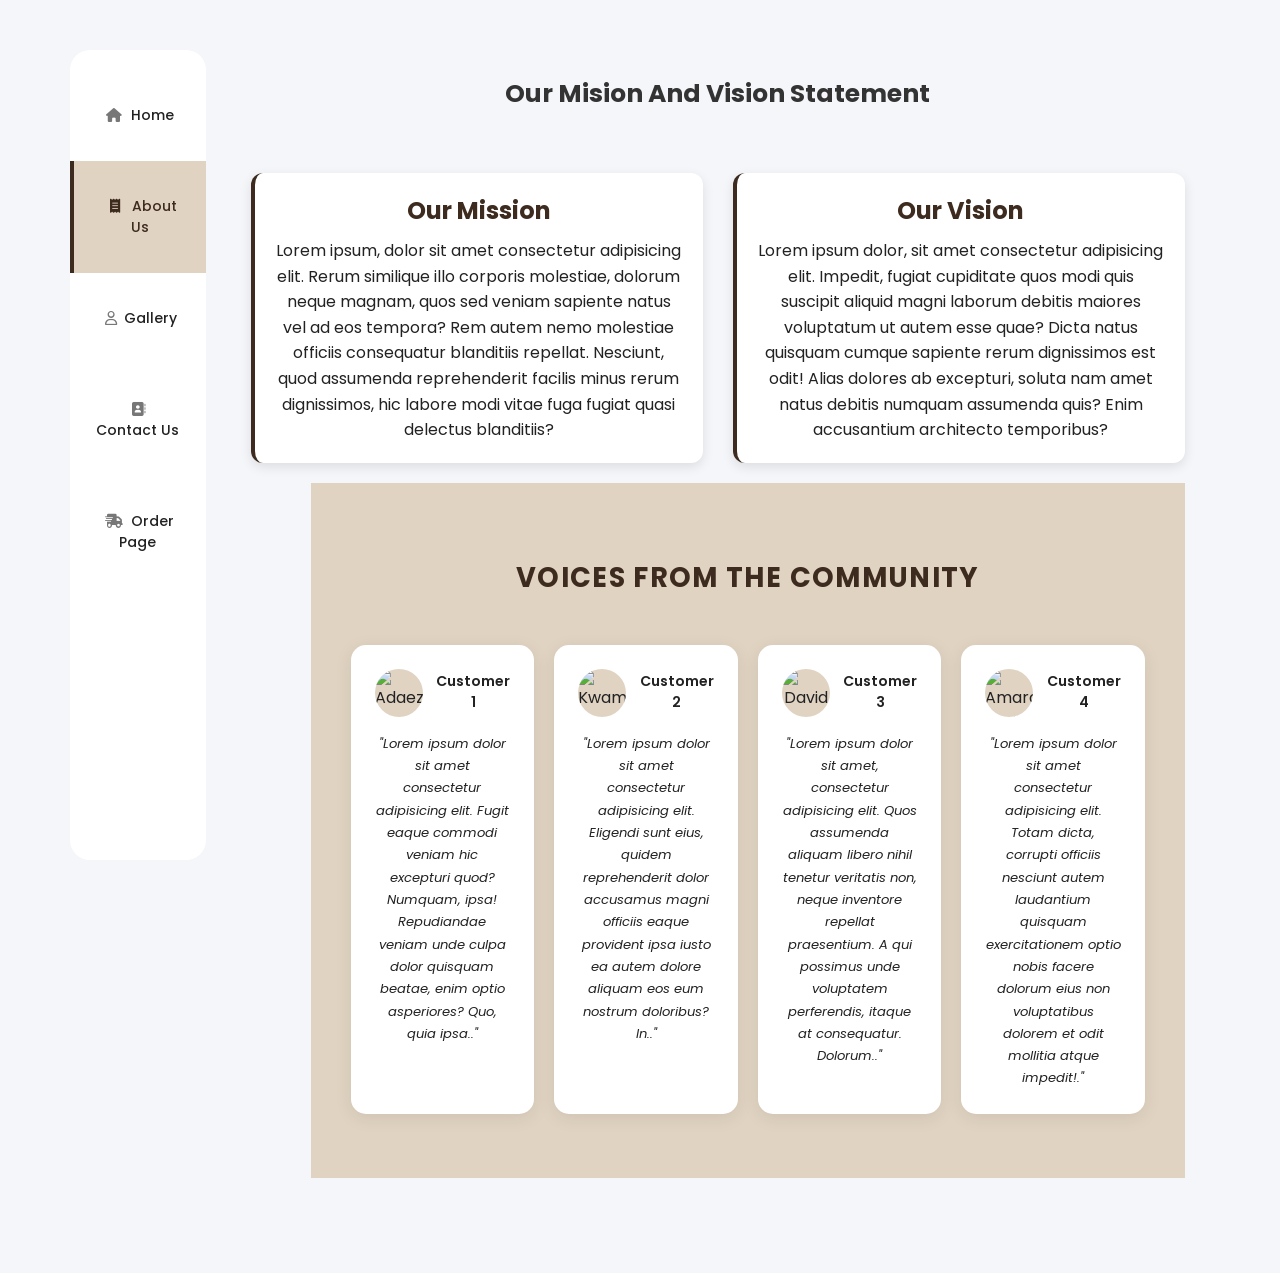
==== about.html @ d4637ca0 "Initial commit" ====
<!DOCTYPE html>
<html lang="en">
<head>
    <meta charset="UTF-8">
    <meta name="viewport" content="width=device-width, initial-scale=1.0">
    <title>About Us</title>
    <link rel="stylesheet" href="styles.css">
    <link href="https://fonts.googleapis.com/css2?family=Poppins:wght@300;400;500;600&display=swap" rel="stylesheet">
    <link rel="stylesheet" href="https://cdnjs.cloudflare.com/ajax/libs/font-awesome/6.4.0/css/all.min.css">
</head>
<body>
    <button class="sidebar-toggle" id="sidebarToggle">
        <i class="fas fa-bars"></i>
    </button>
    <div class="page-container">
        <div id="sidebarOverlay" class="sidebar-overlay"></div>
        <aside class="sidebar">
            <nav>
                <a href="index.html"><i class="fa-solid fa-house"></i> Home</a>
                <a href="#" class="active"><i class="fa-solid fa-receipt"></i> About Us</a>
                <a href="profile.html"><i class="fa-regular fa-user"></i>Gallery</a>
                <a href="contact.html"><i class="fa-solid fa-address-book"></i> Contact Us</a>
                <a href="order.html"><i class="fa-solid fa-truck-fast"></i> Order Page</a>
            </nav>
        </aside>

        <main class="content">
            <h2>Our Mision And Vision Statement</h2>
            <div class="mission">
                <div class="mission-card">
                    <h3>Our Mission</h3>
                    <p>Lorem ipsum, dolor sit amet consectetur adipisicing elit. Rerum similique illo corporis molestiae, dolorum neque magnam, quos sed veniam sapiente natus vel ad eos tempora? Rem autem nemo molestiae officiis consequatur blanditiis repellat. Nesciunt, quod assumenda reprehenderit facilis minus rerum dignissimos, hic labore modi vitae fuga fugiat quasi delectus blanditiis?
                    </p>
                </div>

                <div class="mission-card">
                    <h3>Our Vision</h3>
                    <p>Lorem ipsum dolor, sit amet consectetur adipisicing elit. Impedit, fugiat cupiditate quos modi quis suscipit aliquid magni laborum debitis maiores voluptatum ut autem esse quae? Dicta natus quisquam cumque sapiente rerum dignissimos est odit! Alias dolores ab excepturi, soluta nam amet natus debitis numquam assumenda quis? Enim accusantium architecto temporibus?
                    </p>
                </div>
            </div>
           
                  <!-- ═══════════════════════════════════════
       COMMUNITY TESTIMONIALS
  ═══════════════════════════════════════ -->
  <section class="community-section" id="community">
    <div class="community-inner">
      <h2 class="community-title">VOICES FROM THE COMMUNITY</h2>

      <div class="testimonials-grid">

        <div class="testimonial-card">
          <div class="testimonial-header">
            <div class="testimonial-avatar">
              <img src="images/Adaeze Okafor Image.png" alt="Adaeze Okafor"/>
            </div>
              <div class="testimonial-name">Customer 1</div>
          </div>
          <p class="testimonial-text">"Lorem ipsum dolor sit amet consectetur adipisicing elit. Fugit eaque commodi veniam hic excepturi quod? Numquam, ipsa! Repudiandae veniam unde culpa dolor quisquam beatae, enim optio asperiores? Quo, quia ipsa.."</p>
        </div>

        <div class="testimonial-card">
          <div class="testimonial-header">
            <div class="testimonial-avatar">
              <img src="images/Amina Threads Image.png" alt="Kwame Mensah"/>
            </div>
              <div class="testimonial-name">Customer 2</div>
          </div>
          <p class="testimonial-text">"Lorem ipsum dolor sit amet consectetur adipisicing elit. Eligendi sunt eius, quidem reprehenderit dolor accusamus magni officiis eaque provident ipsa iusto ea autem dolore aliquam eos eum nostrum doloribus? In.."</p>
        </div>

        <div class="testimonial-card">
          <div class="testimonial-header">
            <div class="testimonial-avatar">
              <img src="images/david Njo Image.png" alt="David Kipnge"/>
            </div>
              <div class="testimonial-name">Customer 3</div>
          </div>
          <p class="testimonial-text">"Lorem ipsum dolor sit amet, consectetur adipisicing elit. Quos assumenda aliquam libero nihil tenetur veritatis non, neque inventore repellat praesentium. A qui possimus unde voluptatem perferendis, itaque at consequatur. Dolorum.."</p>
        </div>

        <div class="testimonial-card">
          <div class="testimonial-header">
            <div class="testimonial-avatar">
              <img src="images/Amino Diallo.png" alt="Amara Diallo"/>
            </div>
              <div class="testimonial-name">Customer 4</div>
          </div>
          <p class="testimonial-text">"Lorem ipsum dolor sit amet consectetur adipisicing elit. Totam dicta, corrupti officiis nesciunt autem laudantium quisquam exercitationem optio nobis facere dolorum eius non voluptatibus dolorem et odit mollitia atque impedit!."</p>
        </div>

      </div>
    </div>
  </section>
             
        </main>



        </div>

    <script>
        // Mobile menu toggle functionality
        const sidebarToggle = document.getElementById('sidebarToggle');
        const pageContainer = document.querySelector('.page-container');
        const sidebarOverlay = document.getElementById('sidebarOverlay');

        sidebarToggle.addEventListener('click', () => {
            pageContainer.classList.toggle('sidebar-open');
        });

        sidebarOverlay.addEventListener('click', () => {
            pageContainer.classList.remove('sidebar-open');
        });
    </script>
</body>
</html>
---- styles.css ----
:root {
    --primary: #3D2B1F;
    --primary-light: #E0D3C2;
    --bg-color: #F4F6F9;
    --text-dark: #222;
    --text-light: #777;
    --white: #FFFFFF;
}

* { box-sizing: border-box; margin: 0; padding: 0; font-family: 'Poppins', sans-serif; }

body { background-color: var(--bg-color); color: var(--text-dark); }

.sidebar-toggle {
    display: none;
    background: none;
    border: none;
    color: var(--white);
    font-size: 20px;
    cursor: pointer;
    position: fixed;
    top: 20px;
    left: 20px;
    z-index: 1000;
    background: var(--primary);
    padding: 10px;
    border-radius: 8px;
    box-shadow: 0 2px 8px rgba(0,0,0,0.2);
}

.sidebar-toggle i {
    color: var(--bg-color);
}

.sidebar-overlay {
    position: fixed;
    inset: 0;
    background: rgba(0,0,0,0.55);
    opacity: 0;
    visibility: hidden;
    transition: opacity 180ms ease-in-out;
    z-index: 900;
}

.page-container.sidebar-open .sidebar-overlay {
    opacity: 1;
    visibility: visible;
}

.page-container { display: flex; gap: 20px; padding: 0 20px; }

.sidebar {
    background: var(--white); width: 220px; border-radius: 20px; padding: 20px 0;
    display: flex; flex-direction: column; justify-content: space-between;
    height: 90vh; position: sticky; top: 20px; margin-top: 10px;
}
.sidebar nav a {
    display: block; padding: 35px 25px; color: var(--text-dark); text-decoration: none; font-size: 14px; font-weight: 500; transition: 0.3s;
}

.sidebar nav a i { width: 25px; color: var(--text-light); }

.sidebar nav a.active { background: var(--primary-light); color: var(--primary); border-left: 4px solid var(--primary); }

.sidebar nav a.active i { color: var(--primary); }
.sidebar-bottom a.active { background: var(--primary-light); color: var(--primary); border-left: 4px solid var(--primary); }

.content { flex: 1; display: flex; flex-direction: column; gap: 20px; margin-bottom: 30px; }
h2 { font-size: 25px; text-align: center; padding: 10px; color: var(--primary); }

/* Cards Container */
.cards-container {
    display: flex;
    flex-wrap: wrap;
    gap: 20px;
    justify-content: flex-start;
}

/* Student Profile Section */
.profile-card {
    background: var(--white); 
    border-radius: 20px; 
    padding: 10px;
    padding-bottom: 20px;
    display: flex; 
    flex-direction: column;
    align-items: center;
    gap: 15px;
    width: calc(33.333% - 14px);
    box-shadow: 0 2px 8px rgba(0,0,0,0.1);
    transition: transform 0.3s ease;
}

.profile-card:hover {
    transform: translateY(-5px);
}

.profile-card img {
    width: 250px; 
    height: 250px; 
    border-radius: 10px; 
    object-fit: cover; 
    background: var(--primary-light);
}

.card-info {
    display: flex;
    flex-direction: column;
    align-items: center;
    gap: 8px;
    text-align: center;
}

.card-info h3 {
    font-size: 16px;
    font-weight: 600;
    margin: 0;
}

.card-info p {
    font-size: 14px;
    color: var(--text-light);
    margin: 0;
}

@media (max-width: 900px) {
    .profile-card { width: calc(50% - 10px); }
}

h2 {
    color: #333;
    text-align: center;
}

form.contact-form {
    background: #fff;
    padding: 28px;
    border-radius: 12px;
    max-width: 620px;
    width: min(100%, 620px);
    margin: 0 auto 30px;
    box-shadow: 0 6px 16px rgba(0,0,0,0.12);
    display: grid;
    gap: 18px;
}

.form-group {
    display: flex;
    flex-direction: column;
    gap: 8px;
}

.form-group label,
form.contact-form legend {
    color: #444;
    font-weight: 600;
    font-size: 0.95rem;
}

label {
    display: flex;
    align-items: center;
    gap: 6px;
}

form.contact-form fieldset {
    border: 1px solid #ddd;
    border-radius: 8px;
    padding: 12px 14px;
    display: grid;
    gap: 8px;
}

form.contact-form fieldset legend {
    padding: 0 5px;
}

form.contact-form input[type="text"],
form.contact-form input[type="email"],
form.contact-form textarea {
    width: 100%;
    padding: 10px 12px;
    border: 1px solid #ccc;
    border-radius: 8px;
    font-size: 0.95rem;
    transition: border-color 0.2s ease, box-shadow 0.2s ease;
}

form.contact-form input[type="text"]:focus,
form.contact-form input[type="email"]:focus,
form.contact-form textarea:focus {
    outline: none;
    border-color: var(--primary);
    box-shadow: 0 0 0 3px rgba(220, 164, 54, 0.2);
}

form.contact-form textarea {
    min-height: 110px;
    resize: vertical;
}

form.contact-form button {
    width: max-content;
    margin: 0 auto;
    padding: 10px 22px;
    border-radius: 8px;
    font-weight: 700;
}

input[type="radio"], input[type="checkbox"] {
    margin-right: 8px;
    accent-color: var(--primary);
}

/* reset old broken body override from later section */
body {
    margin: 0;
    font-family: 'Poppins', sans-serif;
    background-color: var(--bg-color);
    color: var(--text-dark);
}

input[type="radio"], input[type="checkbox"] {
    margin-right: 8px;
}

#textarea {
    width: 95%;
    height: 100px;
    padding: 8px;
    margin-top: 5px;
    margin-bottom: 15px;
    border: 1px solid #ccc;
    border-radius: 4px;
}
button {
    background-color: var(--primary);
    color: var(--bg-color);
    padding: 10px 18px;
    border: none;
    font-size: 16px;
    font-weight: 600;
    border-radius: 4px;
    cursor: pointer;
    display: block;
    margin: auto;
}

button:hover {
    background-color: #776b5b;
}

.container {
    display: flex;
    flex-direction: column;
    align-items: center;
    gap: 20px;
}

/* Invisible border table */
.layout-table {
    border: none;
    width: 600px;
    height: 200px;
    margin: 0;
}

.layout-table td {
    padding: 15px;
    border: none; /* invisible borders */
    background-color: var(--primary-light);
    text-align: center;
}

/* Visible border table */
.data-table {
    border-collapse: collapse;
    width: 600px;
    height: 300px;
    background-color: var(--primary-light);
    box-shadow: 0 4px 8px rgba(0,0,0,0.1);
}

.data-table th, .data-table td {
    border: 1px solid #333;
    padding: 10px;
    text-align: center;
}

.data-table th {
    background-color: var(--primary);
    color: white;
}

.data-table img {
    width: 100px;
    height: auto;
    border-radius: 4px;
}

/* Rollover images */
body {
    font-family: Arial, sans-serif;
    background-color: #f4f6f9;
    text-align: center;
    margin: 40px;
}

h2 {
    margin-bottom: 30px;
    color: #333;
}

/* Box model styling */
.image-box {
    display: inline-block;
    margin: 20px;
    padding: 15px;
    border: 2px solid #ccc;
    border-radius: 8px;
    background-color: #fff;
    position: relative; /* positioning concept */
}

/* Rollover effect */
.rollover {
    width: 150px;
    height: 150px;
    transition: transform 0.3s, opacity 0.3s;
}

.rollover:hover {
    transform: scale(1.1); /* enlarge on hover */
    opacity: 0.8;          /* fade effect */
    content: url("https://via.placeholder.com/150/f44336/ffffff?text=Hovered");
}

/* Hyperlinked image styling */
.hyperlink {
    width: 150px;
    height: 150px;
    border: 3px solid #2196F3;
    border-radius: 6px;
    transition: box-shadow 0.3s;
}

.hyperlink:hover {
    box-shadow: 0 0 12px rgba(33, 150, 243, 0.7);
}

/* About Section */
.mission {
    display: flex;
    gap: 20px;
    flex-wrap: wrap;
}

.mission-card {
    background-color: var(--white);
    border-radius: 12px;
    padding: 20px;
    width: 100%;
    align-items: center;
    margin: 20px 30px;
    box-shadow: 0 4px 12px rgba(0,0,0,0.1);
    border-left: 4px solid var(--primary);
    transition: transform .25s;
}

.mission-card:hover {
    transform: translateY(-3px);
}

.mission-card h3 {
    font-size: 1.5rem;
    color: var(--primary);
    margin-bottom: 10px;
}

.mission-card p {
    font-size: 1.0rem;
    color: var(--text-dark);
    line-height: 1.6;
}

/* ══════════════════════════════════════
   COMMUNITY TESTIMONIALS
══════════════════════════════════════ */
.community-section {
    background: var(--primary-light);
    padding: 3.5rem 2rem;
    margin-left: 0;
}

.community-inner {
    max-width: 1200px;
    margin: 0 auto;
}

.community-title {
    font-family: 'Poppins', sans-serif;
    font-size: 1.7rem;
    font-weight: 700;
    text-align: center;
    text-transform: uppercase;
    letter-spacing: .05em;
    margin-bottom: 2.25rem;
    color: var(--primary);
}

.testimonials-grid {
    display: grid;
    grid-template-columns: repeat(auto-fit, minmax(280px, 1fr));
    gap: 1.25rem;
}

.testimonial-card {
    background: var(--white);
    border-radius: 15px;
    padding: 1.5rem;
    box-shadow: 0 4px 18px rgba(0,0,0,.08);
    transition: transform .25s;
}

.testimonial-card:hover {
    transform: translateY(-3px);
}

.testimonial-header {
    display: flex;
    align-items: center;
    gap: .85rem;
    margin-bottom: 1rem;
}

.testimonial-avatar {
    width: 48px;
    height: 48px;
    border-radius: 50%;
    overflow: hidden;
    flex-shrink: 0;
    background: var(--primary-light);
}

.testimonial-avatar img {
    width: 100%;
    height: 100%;
    object-fit: cover;
    object-position: center top;
    display: block;
}

.testimonial-name {
    font-family: 'Poppins', sans-serif;
    font-size: .88rem;
    font-weight: 600;
    color: var(--text-dark);
    margin-bottom: .1rem;
}

.testimonial-role {
    font-size: .72rem;
    color: var(--text-light);
}

.testimonial-text {
    font-size: .82rem;
    color: var(--text-dark);
    line-height: 1.7;
    font-style: italic;
}

/* ══════════════════════════════════════
   RESPONSIVE DESIGN
══════════════════════════════════════ */

/* Mobile Styles (up to 768px) */
@media (max-width: 768px) {
    .sidebar-toggle {
        display: block;
    }

    .page-container {
        padding: 0;
    }

    .sidebar {
        position: fixed;
        top: 0;
        left: -220px;
        width: 220px;
        height: 100vh;
        margin-top: 0;
        z-index: 1000;
        transition: left 0.3s ease;
        border-radius: 0;
    }

    .page-container.sidebar-open .sidebar {
        left: 0;
    }

    .content {
        margin-left: 0;
        padding: 20px;
        margin-bottom: 20px;
    }

    .welcome-header h2 {
        font-size: 24px;
        padding: 15px;
    }

    /* Profile cards - stack vertically on mobile */
    .cards-container {
        flex-direction: column;
        gap: 15px;
    }

    .profile-card {
        width: 100%;
        padding: 15px;
    }

    .profile-card img {
        width: 200px;
        height: 200px;
    }

    /* Mission cards - stack on mobile */
    .mission {
        flex-direction: column;
        gap: 20px;
    }

    .mission-card {
        margin: 0;
        width: 100%;
    }

    /* Testimonials - single column on mobile */
    .testimonials-grid {
        grid-template-columns: 1fr;
        gap: 1rem;
    }

    /* Tables - make scrollable on mobile */
    .container {
        flex-direction: column;
        gap: 20px;
    }

    .layout-table {
        width: 100%;
        margin-right: 0;
        overflow-x: auto;
        display: block;
        white-space: nowrap;
    }

    .layout-table td {
        padding: 8px;
        min-width: 60px;
        text-align: center;
    }

    .data-table {
        width: 100%;
        overflow-x: auto;
        display: block;
        white-space: nowrap;
    }

    .data-table th,
    .data-table td {
        padding: 8px;
        min-width: 80px;
        text-align: center;
    }

    .data-table img {
        width: 60px;
        min-width: 60px;
    }

    /* Contact form - full width on mobile */
    form.contact-form {
        padding: 20px;
        margin: 0;
        width: 100%;
        max-width: none;
    }

    /* Image boxes - center and reduce size */
    .image-box {
        margin: 15px;
        padding: 10px;
    }

    .rollover, .hyperlink {
        width: 120px;
        height: 120px;
    }

    /* Community section */
    .community-section {
        margin-left: 0;
        padding: 2rem 1rem;
    }

    /* General text adjustments */
    h2 {
        font-size: 20px;
        padding: 10px;
    }

    .mission-card h3 {
        font-size: 1.3rem;
    }

    .community-title {
        font-size: 1.4rem;
    }
}

/* Tablet Styles (769px to 1024px) */
@media (min-width: 769px) and (max-width: 1024px) {
    .page-container {
        padding: 0 15px;
    }

    .sidebar {
        width: 200px;
    }

    .content {
        padding: 15px;
    }

    /* Profile cards - 2 per row on tablet */
    .profile-card {
        width: calc(50% - 10px);
    }

    .profile-card img {
        width: 200px;
        height: 200px;
    }

    /* Mission cards - side by side on tablet */
    .mission {
        display: flex;
        flex-direction: row;
        gap: 20px;
    }

    .mission-card {
        width: calc(50% - 10px);
        margin: 0;
    }

    /* Testimonials - 2 columns on tablet */
    .testimonials-grid {
        grid-template-columns: repeat(2, 1fr);
    }

    /* Tables - adjust sizing */
    .data-table {
        width: 100%;
        max-width: 600px;
    }

    .layout-table {
        width: 100%;
        max-width: 600px;
        height: 150px;
    }

    /* Contact form */
    form.contact-form {
        max-width: 500px;
    }

    /* Community section */
    .community-section {
        margin-left: 20px;
        padding: 3rem 1.5rem;
    }
}

/* Large Desktop Styles (1025px+) */
@media (min-width: 1025px) {
    .page-container {
        max-width: 1400px;
        margin: 0 auto;
        padding: 0 30px;
    }

    .sidebar {
        width: 240px;
    }

    .content {
        padding: 25px;
    }

    /* Profile cards - 3 per row on large screens */
    .profile-card {
        width: calc(33.333% - 14px);
    }

    /* Mission cards - side by side */
    .mission {
        display: flex;
        gap: 30px;
    }

    .mission-card {
        flex: 1;
        margin: 0;
    }

    /* Testimonials - 4 columns on very large screens */
    @media (min-width: 1200px) {
        .testimonials-grid {
            grid-template-columns: repeat(4, 1fr);
        }
    }

    /* Tables */
    .container {
        align-items: center;
        gap: 30px;
    }

    .data-table {
        width: 700px;
    }

    .layout-table {
        width: 700px;
        height: 200px;
        margin: 0;
    }

    /* Contact form */
    form.contact-form {
        max-width: 700px;
    }

    /* Community section */
    .community-section {
        margin-left: 60px;
        padding: 4rem 2.5rem;
    }
}

/* Extra small screens (up to 480px) */
@media (max-width: 480px) {
    .sidebar-toggle {
        top: 10px;
        left: 10px;
        padding: 8px;
        font-size: 18px;
    }

    .content {
        padding: 15px 10px;
    }

    .welcome-header h2 {
        font-size: 20px;
        padding: 10px;
    }

    .profile-card {
        padding: 10px;
    }

    .profile-card img {
        width: 150px;
        height: 150px;
    }

    .card-info h3 {
        font-size: 14px;
    }

    .card-info p {
        font-size: 12px;
    }

    form.contact-form {
        padding: 15px;
        gap: 15px;
    }

    .form-group label,
    form.contact-form legend {
        font-size: 0.9rem;
    }

    form.contact-form input[type="text"],
    form.contact-form input[type="email"],
    form.contact-form textarea {
        padding: 8px 10px;
        font-size: 0.9rem;
    }

    .image-box {
        margin: 10px;
        padding: 8px;
    }

    .rollover, .hyperlink {
        width: 100px;
        height: 100px;
    }

    .data-table img {
        width: 60px;
    }

    .community-section {
        padding: 1.5rem 0.5rem;
    }

    .testimonial-card {
        padding: 1rem;
    }

    .testimonial-text {
        font-size: 0.75rem;
        line-height: 1.5;
    }

    .testimonial-header {
        gap: 0.5rem;
    }

    .testimonial-avatar {
        width: 40px;
        height: 40px;
    }

    .testimonial-name {
        font-size: 0.8rem;
    }
}
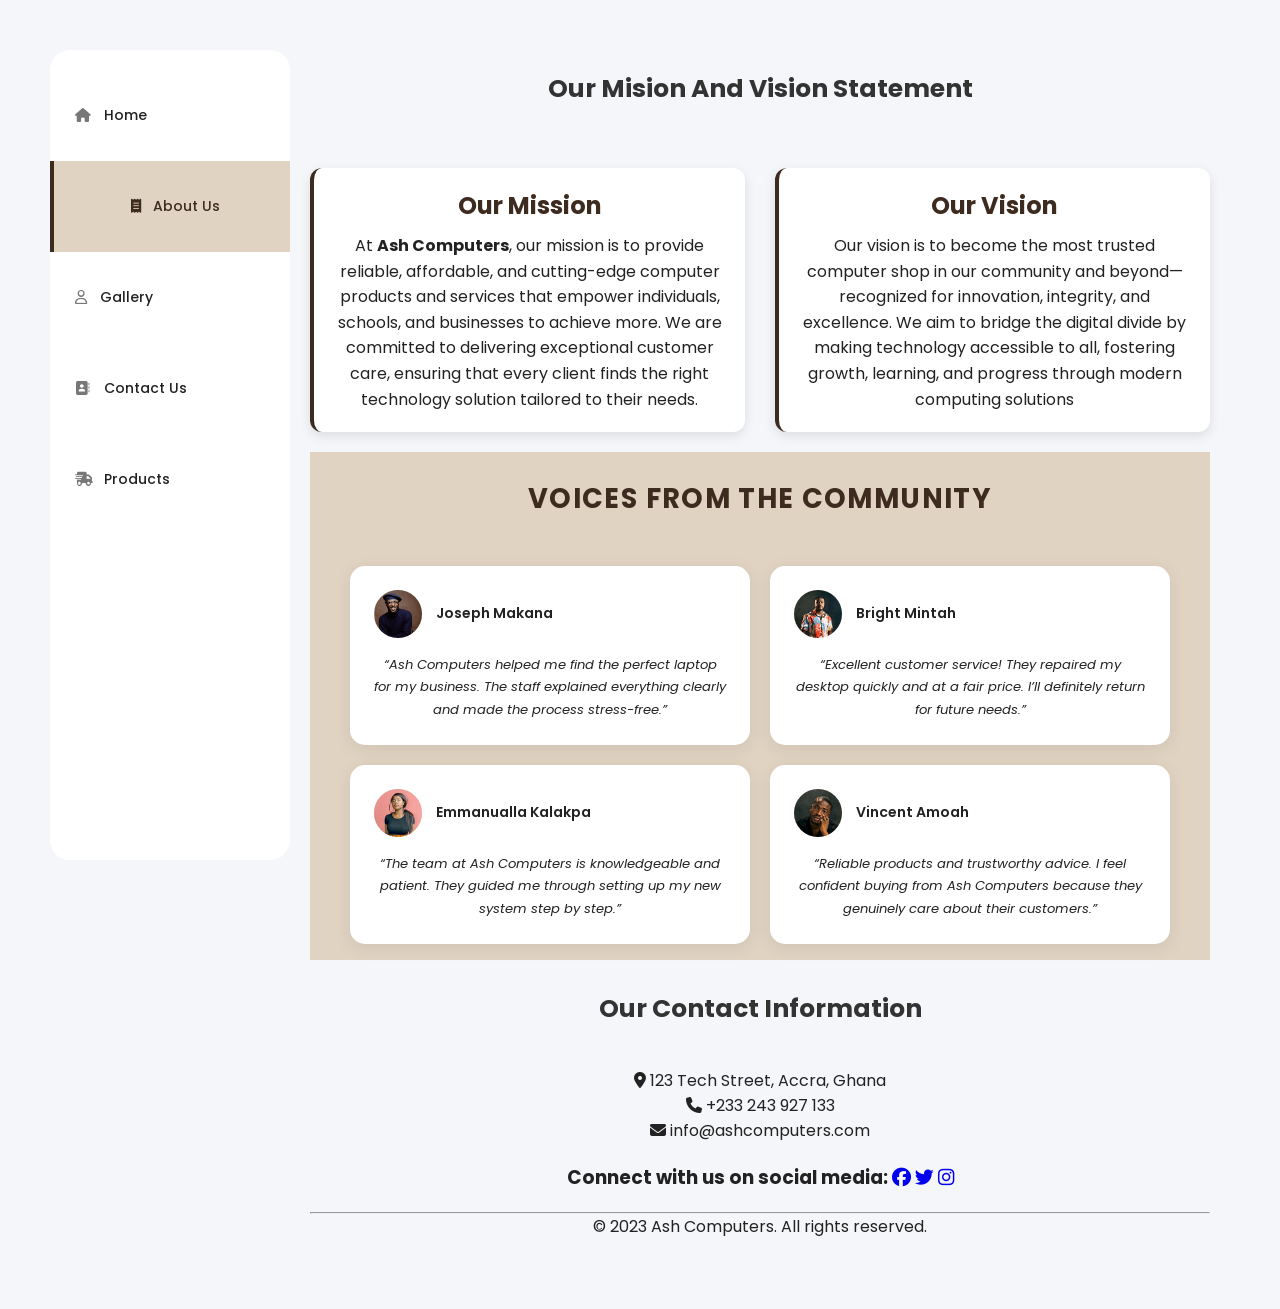
==== commit 535841b2: "Site updated with necessary details" ====
--- a/about.html
+++ b/about.html
@@ -18,9 +18,9 @@
             <nav>
                 <a href="index.html"><i class="fa-solid fa-house"></i> Home</a>
                 <a href="#" class="active"><i class="fa-solid fa-receipt"></i> About Us</a>
-                <a href="profile.html"><i class="fa-regular fa-user"></i>Gallery</a>
+                <a href="gallery.html"><i class="fa-regular fa-user"></i>Gallery</a>
                 <a href="contact.html"><i class="fa-solid fa-address-book"></i> Contact Us</a>
-                <a href="order.html"><i class="fa-solid fa-truck-fast"></i> Order Page</a>
+                <a href="products.html"><i class="fa-solid fa-truck-fast"></i> Products</a>
             </nav>
         </aside>
 
@@ -29,13 +29,13 @@
             <div class="mission">
                 <div class="mission-card">
                     <h3>Our Mission</h3>
-                    <p>Lorem ipsum, dolor sit amet consectetur adipisicing elit. Rerum similique illo corporis molestiae, dolorum neque magnam, quos sed veniam sapiente natus vel ad eos tempora? Rem autem nemo molestiae officiis consequatur blanditiis repellat. Nesciunt, quod assumenda reprehenderit facilis minus rerum dignissimos, hic labore modi vitae fuga fugiat quasi delectus blanditiis?
+                    <p>At <strong>Ash Computers</strong>, our mission is to provide reliable, affordable, and cutting-edge computer products and services that empower individuals, schools, and businesses to achieve more. We are committed to delivering exceptional customer care, ensuring that every client finds the right technology solution tailored to their needs.
                     </p>
                 </div>
 
                 <div class="mission-card">
                     <h3>Our Vision</h3>
-                    <p>Lorem ipsum dolor, sit amet consectetur adipisicing elit. Impedit, fugiat cupiditate quos modi quis suscipit aliquid magni laborum debitis maiores voluptatum ut autem esse quae? Dicta natus quisquam cumque sapiente rerum dignissimos est odit! Alias dolores ab excepturi, soluta nam amet natus debitis numquam assumenda quis? Enim accusantium architecto temporibus?
+                    <p>Our vision is to become the most trusted computer shop in our community and beyond—recognized for innovation, integrity, and excellence. We aim to bridge the digital divide by making technology accessible to all, fostering growth, learning, and progress through modern computing solutions
                     </p>
                 </div>
             </div>
@@ -52,11 +52,11 @@
         <div class="testimonial-card">
           <div class="testimonial-header">
             <div class="testimonial-avatar">
-              <img src="images/Adaeze Okafor Image.png" alt="Adaeze Okafor"/>
+              <img src="images/makana image.png" alt="Adaeze Okafor"/>
             </div>
-              <div class="testimonial-name">Customer 1</div>
+              <div class="testimonial-name">Joseph Makana</div>
           </div>
-          <p class="testimonial-text">"Lorem ipsum dolor sit amet consectetur adipisicing elit. Fugit eaque commodi veniam hic excepturi quod? Numquam, ipsa! Repudiandae veniam unde culpa dolor quisquam beatae, enim optio asperiores? Quo, quia ipsa.."</p>
+          <p class="testimonial-text">“Ash Computers helped me find the perfect laptop for my business. The staff explained everything clearly and made the process stress-free.”</p>
         </div>
 
         <div class="testimonial-card">
@@ -64,19 +64,19 @@
             <div class="testimonial-avatar">
               <img src="images/Amina Threads Image.png" alt="Kwame Mensah"/>
             </div>
-              <div class="testimonial-name">Customer 2</div>
+              <div class="testimonial-name">Bright Mintah</div>
           </div>
-          <p class="testimonial-text">"Lorem ipsum dolor sit amet consectetur adipisicing elit. Eligendi sunt eius, quidem reprehenderit dolor accusamus magni officiis eaque provident ipsa iusto ea autem dolore aliquam eos eum nostrum doloribus? In.."</p>
+          <p class="testimonial-text">“Excellent customer service! They repaired my desktop quickly and at a fair price. I’ll definitely return for future needs.”</p>
         </div>
 
         <div class="testimonial-card">
           <div class="testimonial-header">
             <div class="testimonial-avatar">
-              <img src="images/david Njo Image.png" alt="David Kipnge"/>
+              <img src="images/Nala Couture Image.png" alt="David Kipnge"/>
             </div>
-              <div class="testimonial-name">Customer 3</div>
+              <div class="testimonial-name">Emmanualla Kalakpa</div>
           </div>
-          <p class="testimonial-text">"Lorem ipsum dolor sit amet, consectetur adipisicing elit. Quos assumenda aliquam libero nihil tenetur veritatis non, neque inventore repellat praesentium. A qui possimus unde voluptatem perferendis, itaque at consequatur. Dolorum.."</p>
+          <p class="testimonial-text">“The team at Ash Computers is knowledgeable and patient. They guided me through setting up my new system step by step.”</p>
         </div>
 
         <div class="testimonial-card">
@@ -84,14 +84,32 @@
             <div class="testimonial-avatar">
               <img src="images/Amino Diallo.png" alt="Amara Diallo"/>
             </div>
-              <div class="testimonial-name">Customer 4</div>
+              <div class="testimonial-name">Vincent Amoah</div>
           </div>
-          <p class="testimonial-text">"Lorem ipsum dolor sit amet consectetur adipisicing elit. Totam dicta, corrupti officiis nesciunt autem laudantium quisquam exercitationem optio nobis facere dolorum eius non voluptatibus dolorem et odit mollitia atque impedit!."</p>
+          <p class="testimonial-text">“Reliable products and trustworthy advice. I feel confident buying from Ash Computers because they genuinely care about their customers.”</p>
         </div>
 
       </div>
     </div>
   </section>
+
+  <div>
+        <h2>Our Contact Information</h2>
+        <p><i class="fa-solid fa-location-dot"></i> 123 Tech Street, Accra, Ghana</p>
+        <p><i class="fa-solid fa-phone"></i> +233 243 927 133</p>
+        <p><i class="fa-solid fa-envelope"></i> info@ashcomputers.com</p>
+    </div>
+
+    <h3>
+        Connect with us on social media:
+        <a href="https://www.facebook.com/ashcomputers" target="_blank"><i class="fab fa-facebook"></i></a>
+        <a href="https://www.twitter.com/ashcomputers" target="_blank"><i class="fab fa-twitter"></i></a>
+        <a href="https://www.instagram.com/ashcomputers" target="_blank"><i class="fab fa-instagram"></i></a>
+    </h3>
+    <div>
+        <hr>
+        <p>&copy; 2023 Ash Computers. All rights reserved.</p>
+    </div>
              
         </main>
 
--- a/styles.css
+++ b/styles.css
@@ -47,7 +47,7 @@
     visibility: visible;
 }
 
-.page-container { display: flex; gap: 20px; padding: 0 20px; }
+.page-container { display: flex;  padding: 0 20px; }
 
 .sidebar {
     background: var(--white); width: 220px; border-radius: 20px; padding: 20px 0;
@@ -55,17 +55,15 @@
     height: 90vh; position: sticky; top: 20px; margin-top: 10px;
 }
 .sidebar nav a {
-    display: block; padding: 35px 25px; color: var(--text-dark); text-decoration: none; font-size: 14px; font-weight: 500; transition: 0.3s;
-}
+    display: block; padding: 35px 25px; color: var(--text-dark); text-decoration: none; font-size: 14px; font-weight: 500; transition: 0.3s; text-align: left;}
 
 .sidebar nav a i { width: 25px; color: var(--text-light); }
 
-.sidebar nav a.active { background: var(--primary-light); color: var(--primary); border-left: 4px solid var(--primary); }
+.sidebar nav a.active { background: var(--primary-light); color: var(--primary); border-left: 4px solid var(--primary); text-align: center; }
 
 .sidebar nav a.active i { color: var(--primary); }
-.sidebar-bottom a.active { background: var(--primary-light); color: var(--primary); border-left: 4px solid var(--primary); }
-
-.content { flex: 1; display: flex; flex-direction: column; gap: 20px; margin-bottom: 30px; }
+
+.content { flex: 1; display: flex; flex-direction: column; gap: 20px; margin-bottom: 10px; }
 h2 { font-size: 25px; text-align: center; padding: 10px; color: var(--primary); }
 
 /* Cards Container */
@@ -128,9 +126,7 @@
 }
 
 h2 {
-    color: #333;
-    text-align: center;
-}
+    color: #333; text-align: center;}
 
 form.contact-form {
     background: #fff;
@@ -212,17 +208,7 @@
     accent-color: var(--primary);
 }
 
-/* reset old broken body override from later section */
-body {
-    margin: 0;
-    font-family: 'Poppins', sans-serif;
-    background-color: var(--bg-color);
-    color: var(--text-dark);
-}
-
-input[type="radio"], input[type="checkbox"] {
-    margin-right: 8px;
-}
+
 
 #textarea {
     width: 95%;
@@ -272,11 +258,20 @@
     text-align: center;
 }
 
+.layout-table th {
+    background-color: var(--primary);
+    color: white;
+    padding: 15px;
+    text-align: center;
+    border: none;
+}
+
 /* Visible border table */
 .data-table {
     border-collapse: collapse;
-    width: 600px;
-    height: 300px;
+    width: 100%;
+    max-width: 600px;
+    margin: 0 auto;
     background-color: var(--primary-light);
     box-shadow: 0 4px 8px rgba(0,0,0,0.1);
 }
@@ -293,12 +288,38 @@
 }
 
 .data-table img {
-    width: 100px;
+    width: 100%;
+    max-width: 100px;
     height: auto;
     border-radius: 4px;
 }
 
+/* Responsive adjustments for smaller screens */
+@media (max-width: 768px) {
+    .data-table th, .data-table td {
+        padding: 5px;
+        font-size: 14px;
+    }
+    .data-table img {
+        max-width: 50px;
+    }
+}
+
 /* Rollover images */
+.rollover-grid {
+    display: grid;
+    grid-template-columns: repeat(2, minmax(0, 1fr));
+    gap: 20px;
+    justify-items: center;
+    align-items: start;
+    margin: 0 auto;
+    width: min(100%, 1080px);
+}
+
+.rollover-grid .image-box {
+    margin: 0;
+}
+
 body {
     font-family: Arial, sans-serif;
     background-color: #f4f6f9;
@@ -313,7 +334,6 @@
 
 /* Box model styling */
 .image-box {
-    display: inline-block;
     margin: 20px;
     padding: 15px;
     border: 2px solid #ccc;
@@ -324,21 +344,24 @@
 
 /* Rollover effect */
 .rollover {
-    width: 150px;
-    height: 150px;
+    display: block;
+    width: 100%;
+    max-width: 500px;
+    height: auto;
     transition: transform 0.3s, opacity 0.3s;
 }
 
 .rollover:hover {
     transform: scale(1.1); /* enlarge on hover */
     opacity: 0.8;          /* fade effect */
-    content: url("https://via.placeholder.com/150/f44336/ffffff?text=Hovered");
+    /* removed content URL swap to avoid missing-placeholder display issues */
 }
 
 /* Hyperlinked image styling */
 .hyperlink {
-    width: 150px;
-    height: 150px;
+    display: inline-block;
+    width: 500px;
+    height: 290px;
     border: 3px solid #2196F3;
     border-radius: 6px;
     transition: box-shadow 0.3s;
@@ -388,7 +411,7 @@
 ══════════════════════════════════════ */
 .community-section {
     background: var(--primary-light);
-    padding: 3.5rem 2rem;
+    padding: 1.5rem 1rem;
     margin-left: 0;
 }
 
@@ -511,6 +534,52 @@
         padding: 15px;
     }
 
+    /* Fix horizontal overflow on mobile for product page */
+    .page-container,
+    body,
+    html {
+        overflow-x: hidden;
+        min-width: 0;
+    }
+
+    .content,
+    .container {
+        width: 100%;
+        max-width: 100%;
+        box-sizing: border-box;
+        padding: 0 12px;
+    }
+
+    .layout-table,
+    .data-table {
+        width: 100%;
+        max-width: 100%;
+        table-layout: fixed;
+        overflow-wrap: break-word;
+    }
+
+    .data-table th,
+    .data-table td {
+        font-size: 13px;
+        padding: 6px;
+    }
+
+    .data-table img {
+        max-width: 50px;
+        height: auto;
+    }
+
+    /* Rollover grid adjustments for mobile */
+    .rollover-grid {
+        grid-template-columns: 1fr;
+        gap: 15px;
+        width: 100%;
+    }
+
+    .rollover-grid .image-box {
+        margin: 10px 0;
+    }
+
     /* Profile cards - stack vertically on mobile */
     .cards-container {
         flex-direction: column;
@@ -693,7 +762,7 @@
     .page-container {
         max-width: 1400px;
         margin: 0 auto;
-        padding: 0 30px;
+        padding: 0 10px;
     }
 
     .sidebar {
@@ -701,7 +770,7 @@
     }
 
     .content {
-        padding: 25px;
+        padding: 20px;
     }
 
     /* Profile cards - 3 per row on large screens */
@@ -723,7 +792,7 @@
     /* Testimonials - 4 columns on very large screens */
     @media (min-width: 1200px) {
         .testimonials-grid {
-            grid-template-columns: repeat(4, 1fr);
+            grid-template-columns: repeat(2, 1fr);
         }
     }
 
@@ -750,8 +819,8 @@
 
     /* Community section */
     .community-section {
-        margin-left: 60px;
-        padding: 4rem 2.5rem;
+        margin-left: auto;
+        padding: 1rem 2.5rem;
     }
 }
 
@@ -765,7 +834,7 @@
     }
 
     .content {
-        padding: 15px 10px;
+        padding: 5px 10px;
     }
 
     .welcome-header h2 {
